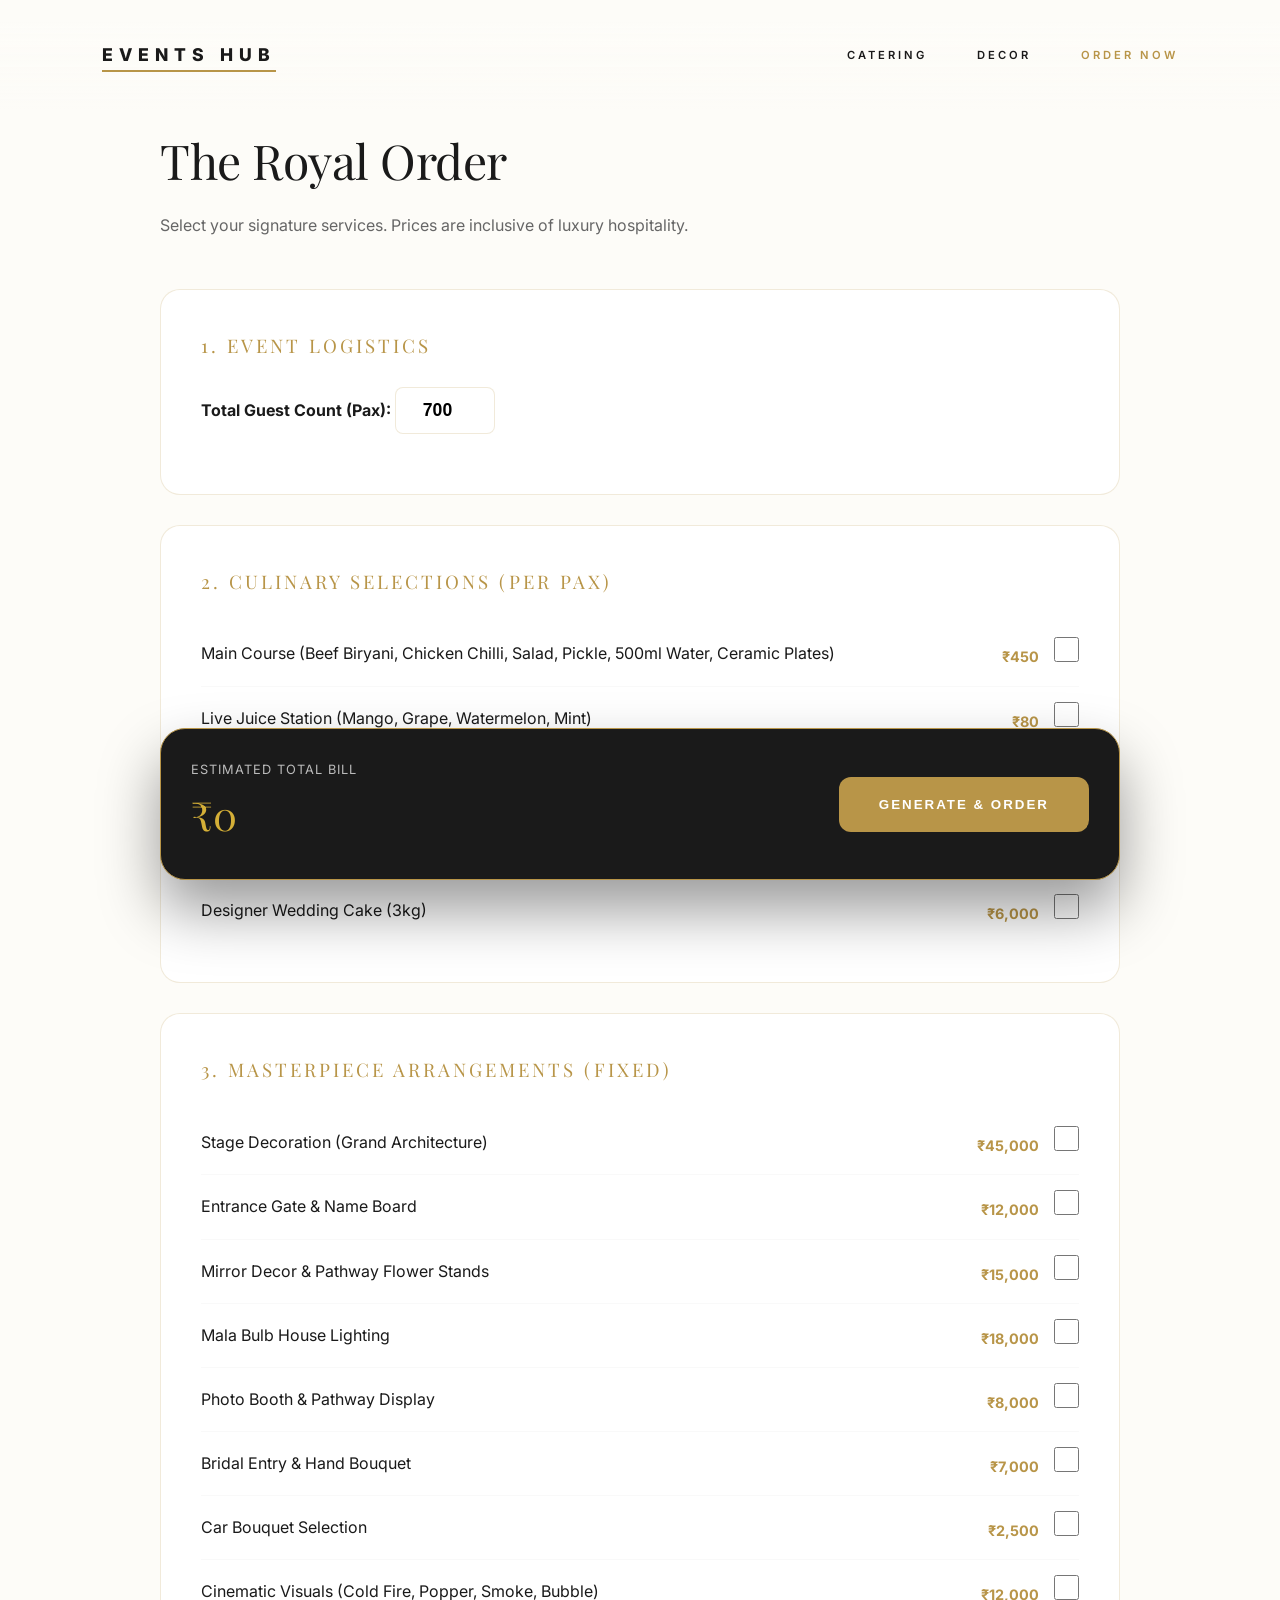
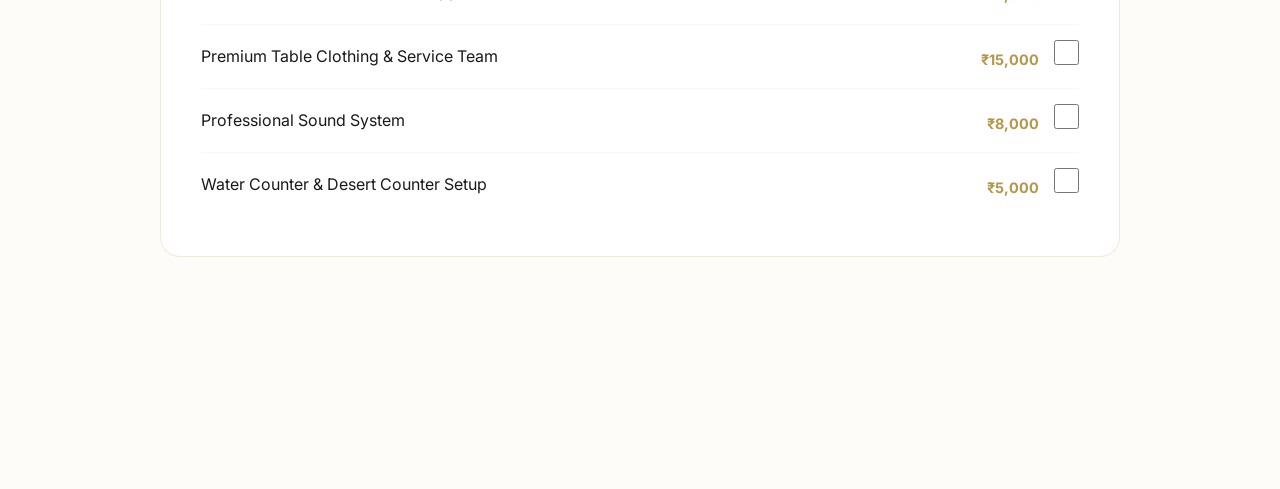
==== order.html @ b3454856 "Initial commit: Events Hub Veliyancode Royal Ivory & Gold Website" ====
<!DOCTYPE html>
<html lang="en">
<head>
    <meta charset="UTF-8">
    <meta name="viewport" content="width=device-width, initial-scale=1.0">
    <title>Grand Order | Events Hub</title>
    <link href="https://fonts.googleapis.com/css2?family=Inter:wght@400;700&family=Playfair+Display:wght@700&display=swap" rel="stylesheet">
    <link rel="stylesheet" href="assets/css/style.css">
    <style>
        .order-container {
            max-width: 1000px;
            margin: 120px auto 50px;
            padding: 0 20px;
        }
        .order-section {
            background: #fff;
            border: 1px solid var(--border-soft);
            padding: 40px;
            margin-bottom: 30px;
            border-radius: 20px;
        }
        .item-choice {
            display: flex;
            justify-content: space-between;
            align-items: center;
            padding: 15px 0;
            border-bottom: 1px solid #f9f9f9;
        }
        .item-choice:last-child { border-bottom: none; }

        .checkbox-custom {
            width: 25px;
            height: 25px;
            accent-color: var(--gold-rich);
            cursor: pointer;
        }

        .price-tag {
            color: var(--gold-rich);
            font-weight: 700;
            margin-right: 15px;
            font-size: 0.9rem;
        }

        .bill-summary {
            position: sticky;
            bottom: 20px;
            background: #1a1a1a;
            color: white;
            padding: 30px;
            border-radius: 25px;
            box-shadow: 0 30px 60px rgba(0,0,0,0.4);
            display: flex;
            justify-content: space-between;
            align-items: center;
            z-index: 1000;
            border: 1px solid var(--gold-rich);
        }

        .btn-confirm {
            background: var(--gold-rich);
            color: white;
            border: none;
            padding: 20px 40px;
            border-radius: 12px;
            font-weight: 700;
            text-transform: uppercase;
            letter-spacing: 2px;
            cursor: pointer;
            transition: var(--transition-royal);
        }

        .btn-confirm:hover {
            background: #fff;
            color: #000;
            transform: translateY(-5px);
        }

        .pax-input {
            width: 100px;
            padding: 12px;
            border: 1px solid var(--border-soft);
            border-radius: 8px;
            text-align: center;
            font-weight: 700;
            font-size: 1.1rem;
        }

        #visualBill {
            display: none;
            position: fixed;
            top: 50%;
            left: 50%;
            transform: translate(-50%, -50%);
            width: 90%;
            max-width: 500px;
            background: #fff;
            padding: 40px;
            border: 2px solid var(--gold-rich);
            z-index: 2000;
            box-shadow: 0 0 100px rgba(0,0,0,0.5);
            max-height: 80vh;
            overflow-y: auto;
        }

        .overlay {
            display: none;
            position: fixed;
            top:0; left:0; width:100%; height:100%;
            background: rgba(0,0,0,0.8);
            z-index: 1500;
        }

        @media (max-width: 768px) {
            .order-section { padding: 25px; }
            .item-choice span { font-size: 0.85rem; }
            .btn-confirm { padding: 15px 25px; font-size: 0.8rem; }
            #displayTotal { font-size: 1.8rem !important; }
        }
    </style>
</head>
<body class="page-fade">
    <div class="scroll-progress" id="progressBar"></div>

    <nav>
        <a href="index.html" class="logo">Events Hub</a>
        <div class="nav-links">
            <a href="catering/index.html">Catering</a>
            <a href="decor/index.html">Decor</a>
            <a href="order.html" style="color: var(--gold-rich);">Order Now</a>
        </div>
    </nav>

    <div class="order-container">
        <h2 class="serif reveal-left" style="font-size: 3rem; margin-bottom: 10px;">The Royal Order</h2>
        <p class="reveal-right" style="color: var(--text-muted); margin-bottom: 50px;">Select your signature services. Prices are inclusive of luxury hospitality.</p>

        <div class="order-section reveal-left">
            <h3 style="color: var(--gold-rich); margin-bottom: 25px; text-transform: uppercase; letter-spacing: 3px;">1. Event Logistics</h3>
            <div style="margin-bottom: 20px;">
                <label style="font-weight: 700;">Total Guest Count (Pax): </label>
                <input type="number" id="paxCount" class="pax-input" value="700" onchange="updateTotal()">
            </div>
        </div>

        <!-- Comprehensive Catering -->
        <div class="order-section reveal-right">
            <h3 style="color: var(--gold-rich); margin-bottom: 25px; text-transform: uppercase; letter-spacing: 3px;">2. Culinary Selections (Per Pax)</h3>

            <div class="item-choice">
                <span>Main Course (Beef Biryani, Chicken Chilli, Salad, Pickle, 500ml Water, Ceramic Plates)</span>
                <div><span class="price-tag">₹450</span><input type="checkbox" class="order-item checkbox-custom" data-name="Main Course Banquet" data-price="450" data-pax="true" onchange="updateTotal()"></div>
            </div>
            <div class="item-choice">
                <span>Live Juice Station (Mango, Grape, Watermelon, Mint)</span>
                <div><span class="price-tag">₹80</span><input type="checkbox" class="order-item checkbox-custom" data-name="Live Juices" data-price="80" data-pax="true" onchange="updateTotal()"></div>
            </div>
            <div class="item-choice">
                <span>Vegetarian Menu (Rice, Fish Curry, Fish Fry, Moru Curry, Upperi, Pappadam, Pulinchi)</span>
                <div><span class="price-tag">₹350</span><input type="checkbox" class="order-item checkbox-custom" data-name="Veg Menu (50 Pax)" data-price="350" data-pax="true" onchange="updateTotal()"></div>
            </div>
            <div class="item-choice">
                <span>Desert Station (Ice Cream & Kawa)</span>
                <div><span class="price-tag">₹60</span><input type="checkbox" class="order-item checkbox-custom" data-name="Deserts" data-price="60" data-pax="true" onchange="updateTotal()"></div>
            </div>
            <div class="item-choice">
                <span>Designer Wedding Cake (3kg)</span>
                <div><span class="price-tag">₹6,000</span><input type="checkbox" class="order-item checkbox-custom" data-name="3kg Cake" data-price="6000" data-pax="false" onchange="updateTotal()"></div>
            </div>
        </div>

        <!-- Comprehensive Arrangements -->
        <div class="order-section reveal-left">
            <h3 style="color: var(--gold-rich); margin-bottom: 25px; text-transform: uppercase; letter-spacing: 3px;">3. Masterpiece Arrangements (Fixed)</h3>

            <div class="item-choice">
                <span>Stage Decoration (Grand Architecture)</span>
                <div><span class="price-tag">₹45,000</span><input type="checkbox" class="order-item checkbox-custom" data-name="Stage Decor" data-price="45000" onchange="updateTotal()"></div>
            </div>
            <div class="item-choice">
                <span>Entrance Gate & Name Board</span>
                <div><span class="price-tag">₹12,000</span><input type="checkbox" class="order-item checkbox-custom" data-name="Entrance & Board" data-price="12000" onchange="updateTotal()"></div>
            </div>
            <div class="item-choice">
                <span>Mirror Decor & Pathway Flower Stands</span>
                <div><span class="price-tag">₹15,000</span><input type="checkbox" class="order-item checkbox-custom" data-name="Path & Mirror" data-price="15000" onchange="updateTotal()"></div>
            </div>
            <div class="item-choice">
                <span>Mala Bulb House Lighting</span>
                <div><span class="price-tag">₹18,000</span><input type="checkbox" class="order-item checkbox-custom" data-name="Mala Lighting" data-price="18000" onchange="updateTotal()"></div>
            </div>
            <div class="item-choice">
                <span>Photo Booth & Pathway Display</span>
                <div><span class="price-tag">₹8,000</span><input type="checkbox" class="order-item checkbox-custom" data-name="Photo Booth" data-price="8000" onchange="updateTotal()"></div>
            </div>
            <div class="item-choice">
                <span>Bridal Entry & Hand Bouquet</span>
                <div><span class="price-tag">₹7,000</span><input type="checkbox" class="order-item checkbox-custom" data-name="Bridal Entry" data-price="7000" onchange="updateTotal()"></div>
            </div>
            <div class="item-choice">
                <span>Car Bouquet Selection</span>
                <div><span class="price-tag">₹2,500</span><input type="checkbox" class="order-item checkbox-custom" data-name="Car Bouquet" data-price="2500" onchange="updateTotal()"></div>
            </div>
            <div class="item-choice">
                <span>Cinematic Visuals (Cold Fire, Popper, Smoke, Bubble)</span>
                <div><span class="price-tag">₹12,000</span><input type="checkbox" class="order-item checkbox-custom" data-name="Grand Effects" data-price="12000" onchange="updateTotal()"></div>
            </div>
            <div class="item-choice">
                <span>Premium Table Clothing & Service Team</span>
                <div><span class="price-tag">₹15,000</span><input type="checkbox" class="order-item checkbox-custom" data-name="Service Team" data-price="15000" onchange="updateTotal()"></div>
            </div>
            <div class="item-choice">
                <span>Professional Sound System</span>
                <div><span class="price-tag">₹8,000</span><input type="checkbox" class="order-item checkbox-custom" data-name="Sound System" data-price="8000" onchange="updateTotal()"></div>
            </div>
            <div class="item-choice">
                <span>Water Counter & Desert Counter Setup</span>
                <div><span class="price-tag">₹5,000</span><input type="checkbox" class="order-item checkbox-custom" data-name="Counter Setups" data-price="5000" onchange="updateTotal()"></div>
            </div>
        </div>

        <!-- Summary Bar -->
        <div class="bill-summary">
            <div>
                <p style="font-size: 0.8rem; opacity: 0.7; text-transform: uppercase; letter-spacing: 1px;">Estimated Total Bill</p>
                <h3 id="displayTotal" style="font-size: 2.5rem; color: var(--gold-light);">₹0</h3>
            </div>
            <button class="btn-confirm" onclick="generateVisualBill()">Generate & Order</button>
        </div>
    </div>

    <!-- Visual Bill Overlay -->
    <div class="overlay" id="overlay"></div>
    <div id="visualBill">
        <h2 class="serif" style="text-align: center; color: var(--gold-rich); border-bottom: 2px solid var(--gold-rich); padding-bottom: 15px; margin-bottom: 20px;">EVENTS HUB</h2>
        <p style="text-align: center; text-transform: uppercase; font-size: 0.7rem; letter-spacing: 2px; margin-bottom: 20px;">Official Order Summary</p>
        <div id="billContent" style="font-size: 0.9rem; line-height: 1.8; color: #333;"></div>
        <div style="margin-top: 30px; border-top: 1px dashed #ccc; padding-top: 20px;">
            <h3 id="billTotal" style="text-align: right; color: var(--gold-rich); font-size: 1.5rem;"></h3>
        </div>
        <button class="btn-confirm" style="width: 100%; margin-top: 30px;" onclick="sendFinalWhatsApp()">Confirm & Send to WhatsApp</button>
        <p style="text-align: center; margin-top: 15px; font-size: 0.7rem; color: #999; cursor: pointer;" onclick="closeBill()">← Back to Selections</p>
    </div>

    <script src="assets/js/main.js"></script>
    <script>
        let currentOrderMsg = "";

        function updateTotal() {
            let total = 0;
            const pax = document.getElementById('paxCount').value || 0;
            const items = document.querySelectorAll('.order-item');

            items.forEach(item => {
                if(item.checked) {
                    const price = parseInt(item.getAttribute('data-price'));
                    const isPax = item.getAttribute('data-pax') === 'true';
                    total += isPax ? (price * pax) : price;
                }
            });

            document.getElementById('displayTotal').innerText = "₹" + total.toLocaleString();
        }

        function generateVisualBill() {
            const pax = document.getElementById('paxCount').value;
            let total = 0;
            let htmlContent = `<p><strong>PAX COUNT:</strong> ${pax}</p><hr style="border:none; border-bottom:1px solid #eee; margin:10px 0;">`;
            let whatsappMsg = `*NEW ROYAL ORDER*\n_Events Hub Veliyancode_\n\n*PAX:* ${pax}\n--------------------------\n`;

            const items = document.querySelectorAll('.order-item');
            let hasItems = false;

            items.forEach(item => {
                if(item.checked) {
                    hasItems = true;
                    const name = item.getAttribute('data-name');
                    const price = parseInt(item.getAttribute('data-price'));
                    const isPax = item.getAttribute('data-pax') === 'true';
                    const lineTotal = isPax ? (price * pax) : price;

                    htmlContent += `<div style="display:flex; justify-content:space-between;"><span>${name}</span><span>₹${lineTotal.toLocaleString()}</span></div>`;
                    whatsappMsg += `• ${name}: ₹${lineTotal.toLocaleString()}\n`;
                    total += lineTotal;
                }
            });

            if(!hasItems) { alert('Please select at least one service'); return; }

            whatsappMsg += `--------------------------\n*TOTAL ESTIMATED: ₹${total.toLocaleString()}*\n--------------------------\n_Customer has viewed this bill._`;
            currentOrderMsg = whatsappMsg;

            document.getElementById('billContent').innerHTML = htmlContent;
            document.getElementById('billTotal').innerText = "TOTAL: ₹" + total.toLocaleString();

            document.getElementById('overlay').style.display = 'block';
            document.getElementById('visualBill').style.display = 'block';
        }

        function closeBill() {
            document.getElementById('overlay').style.display = 'none';
            document.getElementById('visualBill').style.display = 'none';
        }

        function sendFinalWhatsApp() {
            const phone = "918089774414";
            window.open(`https://wa.me/${phone}?text=${encodeURIComponent(currentOrderMsg)}`, '_blank');
        }
    </script>
</body>
</html>
---- assets/css/style.css ----
:root {
    --bg-royal: #fdfcf8; /* Soft Ivory */
    --gold-rich: #b89548; /* Deep Matte Gold */
    --gold-light: #d4af37;
    --text-dark: #1a1a1a;
    --text-muted: #666666;
    --border-soft: rgba(184, 149, 72, 0.2);
    --transition-royal: all 1.8s cubic-bezier(0.19, 1, 0.22, 1); /* Slowed for ultra-luxury */
}

* {
    margin: 0;
    padding: 0;
    box-sizing: border-box;
    cursor: none;
}

body {
    background: var(--bg-royal);
    color: var(--text-dark);
    font-family: 'Inter', sans-serif;
    overflow-x: hidden;
    line-height: 1.7;
}

h1, h2, h3, .serif {
    font-family: 'Playfair Display', serif;
    font-weight: 400;
    letter-spacing: -0.01em;
}

/* Luxury Cursor - Light Theme */
.cursor {
    width: 25px;
    height: 25px;
    border: 1px solid var(--gold-rich);
    border-radius: 50%;
    position: fixed;
    pointer-events: none;
    z-index: 9999;
    transition: transform 0.2s, background 0.3s;
}

.cursor-dot {
    width: 4px;
    height: 4px;
    background: var(--gold-rich);
    border-radius: 50%;
    position: fixed;
    pointer-events: none;
    z-index: 9999;
}

/* Navigation - Minimalist Editorial */
nav {
    position: fixed;
    top: 0;
    width: 100%;
    padding: 40px 8%;
    display: flex;
    justify-content: space-between;
    align-items: center;
    z-index: 1000;
    background: linear-gradient(to bottom, var(--bg-royal) 20%, transparent);
}

.logo {
    font-size: 1.1rem;
    font-weight: 800;
    color: var(--text-dark);
    text-transform: uppercase;
    letter-spacing: 6px;
    text-decoration: none;
    border-bottom: 2px solid var(--gold-rich);
}

.nav-links {
    display: flex;
    gap: 50px;
}

.nav-links a {
    color: var(--text-dark);
    text-decoration: none;
    text-transform: uppercase;
    font-size: 0.7rem;
    letter-spacing: 3px;
    font-weight: 600;
    position: relative;
}

.nav-links a::after {
    content: '';
    position: absolute;
    bottom: -5px;
    left: 0;
    width: 0;
    height: 1px;
    background: var(--gold-rich);
    transition: var(--transition-royal);
}

.nav-links a:hover::after {
    width: 100%;
}

/* Hero - The Royal Entry */
.hero {
    height: 100vh;
    display: flex;
    flex-direction: column;
    justify-content: center;
    padding: 0 8%;
    background-image:
        radial-gradient(circle at 90% 10%, rgba(184, 149, 72, 0.05) 0%, transparent 40%);
}

.hero p.tagline {
    font-size: 0.8rem;
    text-transform: uppercase;
    letter-spacing: 8px;
    color: var(--gold-rich);
    margin-bottom: 20px;
}

.hero h1 {
    font-size: clamp(4rem, 12vw, 8rem);
    line-height: 1;
    margin-bottom: 30px;
    color: var(--text-dark);
}

.hero .hero-footer {
    display: flex;
    justify-content: space-between;
    align-items: flex-end;
    margin-top: 50px;
}

/* Section Styling */
section {
    padding: 150px 8%;
}

.section-label {
    font-size: 0.7rem;
    text-transform: uppercase;
    letter-spacing: 5px;
    color: var(--gold-rich);
    margin-bottom: 20px;
    display: block;
}

.section-title {
    font-size: 4rem;
    margin-bottom: 60px;
}

/* Cards - Ivory Floating */
.card-royal {
    background: #ffffff;
    border: 1px solid var(--border-soft);
    padding: 60px;
    transition: var(--transition-royal);
    position: relative;
}

.card-royal:hover {
    transform: translateY(-10px);
    box-shadow: 0 30px 60px rgba(184, 149, 72, 0.1);
}

/* WhatsApp - Gold Styled */
.whatsapp-btn {
    position: fixed;
    bottom: 40px;
    right: 40px;
    background: var(--gold-rich);
    color: white;
    width: 60px;
    height: 60px;
    border-radius: 50%;
    display: flex;
    justify-content: center;
    align-items: center;
    z-index: 1001;
    box-shadow: 0 10px 30px rgba(184, 149, 72, 0.3);
    transition: var(--transition-royal);
}

.whatsapp-btn:hover {
    transform: scale(1.1) rotate(10deg);
    background: var(--text-dark);
}

/* Specific List Styling */
.royal-list {
    list-style: none;
}

.royal-list li {
    font-size: 1.1rem;
    padding: 15px 0;
    border-bottom: 1px solid var(--border-soft);
    display: flex;
    justify-content: space-between;
}

.royal-list li span {
    color: var(--gold-rich);
    font-family: 'Playfair Display', serif;
    font-style: italic;
}

/* Multi-Page Header Transitions */
.page-fade {
    animation: fadeIn 1s ease-out;
}

@keyframes fadeIn {
    from { opacity: 0; transform: translateY(20px); }
    to { opacity: 1; transform: translateY(0); }
}

/* Testimonial Section */
.testimonial-card {
    background: #fff;
    padding: 50px;
    border: 1px solid var(--border-soft);
    position: relative;
    font-style: italic;
    font-family: 'Playfair Display', serif;
    font-size: 1.2rem;
    line-height: 1.8;
}

.testimonial-author {
    margin-top: 30px;
    font-family: 'Inter', sans-serif;
    font-style: normal;
    font-weight: 700;
    text-transform: uppercase;
    letter-spacing: 3px;
    font-size: 0.8rem;
    color: var(--gold-rich);
}

/* Event Timeline */
.timeline-container {
    position: relative;
    max-width: 1000px;
    margin: 50px auto;
}

.timeline-item {
    padding: 40px;
    border-left: 2px solid var(--gold-rich);
    position: relative;
    margin-left: 50px;
}

.timeline-item::before {
    content: '';
    position: absolute;
    left: -11px;
    top: 45px;
    width: 20px;
    height: 20px;
    background: var(--bg-royal);
    border: 2px solid var(--gold-rich);
    border-radius: 50%;
}

.timeline-time {
    font-family: 'Playfair Display', serif;
    font-weight: 700;
    color: var(--gold-rich);
    font-size: 1.5rem;
    margin-bottom: 10px;
}

/* Luxury Counter */
.counter-box {
    text-align: center;
    padding: 40px;
}

.counter-number {
    font-size: 4rem;
    font-family: 'Playfair Display', serif;
    color: var(--gold-rich);
    display: block;
}

.counter-label {
    text-transform: uppercase;
    letter-spacing: 3px;
    font-size: 0.7rem;
    color: var(--text-muted);
}

/* Sliding Text Ticker */
.ticker-wrapper {
    background: var(--text-dark);
    padding: 30px 0;
    overflow: hidden;
    white-space: nowrap;
}

.ticker-content {
    display: inline-block;
    animation: ticker 40s linear infinite;
}

.ticker-content span {
    font-family: 'Playfair Display', serif;
    font-size: 2rem;
    color: var(--gold-rich);
    text-transform: uppercase;
    letter-spacing: 8px;
    padding: 0 60px;
}

@keyframes ticker {
    0% { transform: translateX(0); }
    100% { transform: translateX(-50%); }
}

/* Shimmer Effect */
.gold-shimmer {
    background: linear-gradient(90deg, var(--text-dark) 0%, var(--gold-rich) 50%, var(--text-dark) 100%);
    background-size: 200% auto;
    -webkit-background-clip: text;
    -webkit-text-fill-color: transparent;
    animation: shimmer 4s linear infinite;
}

@keyframes shimmer {
    to { background-position: 200% center; }
}

/* Page Loader */
#loader {
    position: fixed;
    top: 0;
    left: 0;
    width: 100%;
    height: 100%;
    background: var(--bg-royal);
    z-index: 10000;
    display: flex;
    justify-content: center;
    align-items: center;
    transition: opacity 1s cubic-bezier(0.19, 1, 0.22, 1);
}

.loader-text {
    font-family: 'Playfair Display', serif;
    font-size: 1.5rem;
    letter-spacing: 15px;
    color: var(--gold-rich);
    text-transform: uppercase;
    animation: pulse 2s infinite;
}

@keyframes pulse {
    0%, 100% { opacity: 0.3; }
    50% { opacity: 1; }
}

/* Interactive Moodboard / Bento for Features */
.moodboard-grid {
    display: grid;
    grid-template-columns: repeat(4, 1fr);
    grid-template-rows: repeat(2, 300px);
    gap: 20px;
}

.moodboard-item {
    position: relative;
    overflow: hidden;
    background: #fff;
    border: 1px solid var(--border-soft);
    display: flex;
    flex-direction: column;
    justify-content: flex-end;
    padding: 30px;
    transition: var(--transition-royal);
}

.moodboard-item:hover {
    transform: scale(0.98);
}

.moodboard-item img {
    position: absolute;
    top: 0;
    left: 0;
    width: 100%;
    height: 100%;
    object-fit: cover;
    opacity: 0.1;
    transition: var(--transition-royal);
    z-index: 0;
}

.moodboard-item:hover img {
    opacity: 0.3;
    transform: scale(1.1);
}

.moodboard-content {
    position: relative;
    z-index: 1;
}

.item-span-2 { grid-column: span 2; }
.item-row-2 { grid-row: span 2; }

/* Premium Comparison Table */
.comparison-container {
    display: grid;
    grid-template-columns: 1fr 1fr;
    gap: 1px;
    background: var(--border-soft);
    border: 1px solid var(--border-soft);
}

.comparison-cell {
    background: #fff;
    padding: 40px;
    text-align: center;
}

.comparison-header {
    background: #faf9f6;
    font-weight: 700;
    text-transform: uppercase;
    letter-spacing: 2px;
    font-size: 0.8rem;
    color: var(--gold-rich);
}

/* Luxury Glow Hover */
.list-premium-item {
    padding: 15px 20px;
    transition: var(--transition-royal);
    border-radius: 10px;
}

.list-premium-item:hover {
    background: #fff;
    box-shadow: 0 10px 30px rgba(184, 149, 72, 0.1);
    transform: translateX(10px);
}

/* Scroll Progress Bar */
.scroll-progress {
    position: fixed;
    top: 0;
    left: 0;
    height: 3px;
    background: var(--gold-rich);
    z-index: 10001;
    width: 0%;
}

/* Directional Reveals */
.reveal-left {
    opacity: 0;
    transform: translateX(-100px);
    transition: var(--transition-royal);
}

.reveal-right {
    opacity: 0;
    transform: translateX(100px);
    transition: var(--transition-royal);
}

.reveal-left.active, .reveal-right.active {
    opacity: 1;
    transform: translateX(0);
}

.reveal-center {
    opacity: 0;
    transform: scale(0.9);
    transition: var(--transition-royal);
}

.reveal-center.active {
    opacity: 1;
    transform: scale(1);
}

/* Universal Mobile Optimization */
@media (max-width: 1024px) {
    section { padding: 100px 5%; }
    .nav-links { gap: 20px; }
    .section-title { font-size: 3rem; }
    .moodboard-grid { grid-template-columns: repeat(2, 1fr); grid-template-rows: auto; }
}

@media (max-width: 768px) {
    cursor, .cursor, .cursor-dot { display: none !important; }
    * { cursor: auto !important; }

    nav {
        padding: 20px 5%;
        background: rgba(253, 252, 248, 0.95);
        border-bottom: 1px solid var(--border-soft);
    }

    .nav-links {
        display: none;
    }

    .hero { height: auto; padding: 150px 5% 100px; text-align: center; }
    .hero h1 { font-size: 2.8rem; }
    .hero .hero-footer { flex-direction: column; align-items: center; text-align: center; gap: 30px; }

    .section-title { font-size: 2.2rem; margin-bottom: 40px; }

    /* Grid Adjustments */
    div[style*="grid-template-columns: 1fr 1fr"],
    div[style*="grid-template-columns: repeat(3, 1fr)"],
    div[style*="grid-template-columns: repeat(4, 1fr)"],
    div[style*="grid-template-columns: 2fr 1.2fr"],
    div[style*="grid-template-columns: repeat(2, 1fr)"] {
        grid-template-columns: 1fr !important;
        gap: 20px !important;
    }

    .card-royal { padding: 30px; }
    .order-container { margin-top: 100px; }
    .bill-summary {
        flex-direction: column;
        gap: 20px;
        text-align: center;
        border-radius: 0;
        width: 100%;
        left: 0;
        bottom: 0;
        position: fixed;
        padding: 20px;
    }

    .timeline-item { margin-left: 20px; padding: 20px; }

    /* Reveal Adjustments for Mobile */
    .reveal-left, .reveal-right {
        transform: translateY(30px) !important;
        translateX: 0 !important;
    }
    .moodboard-grid { grid-template-columns: 1fr !important; }
    .item-span-2 { grid-column: span 1 !important; }
    .ticker-content span { font-size: 1.2rem; padding: 0 30px; }
}
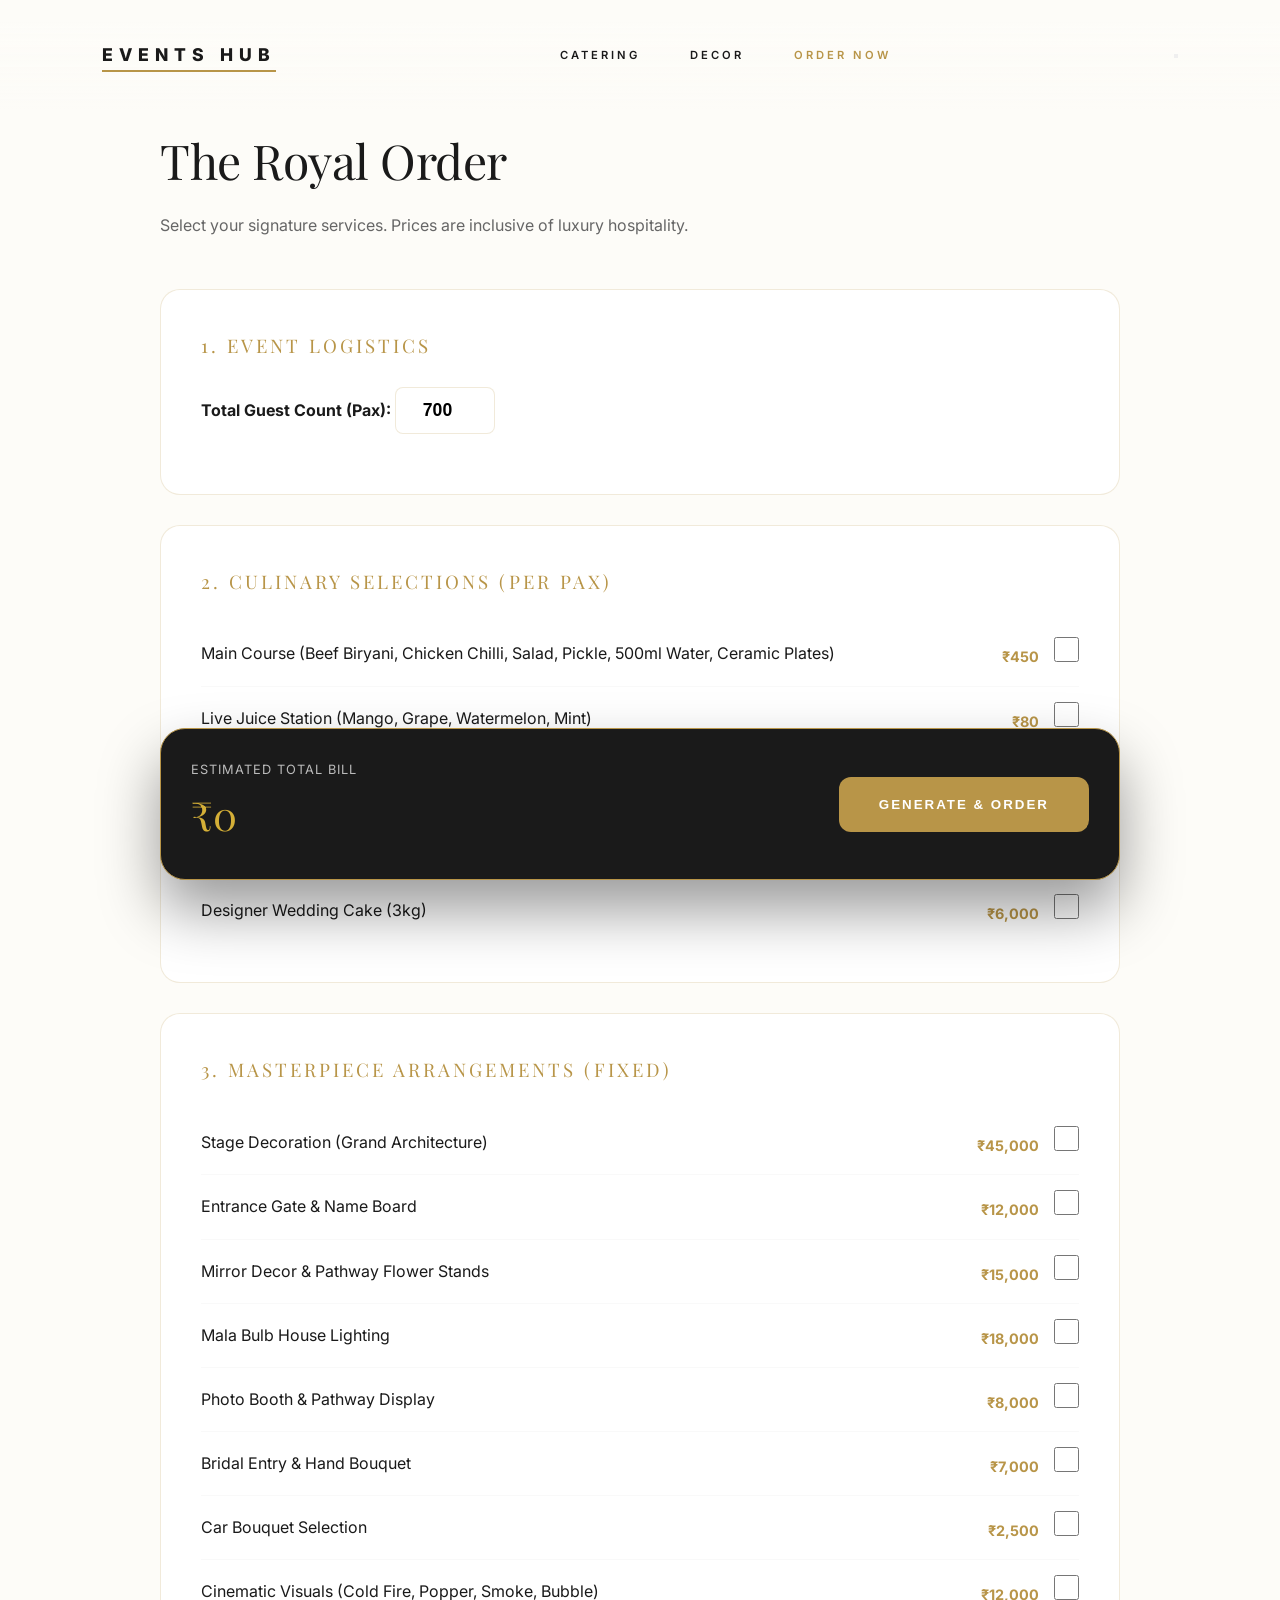
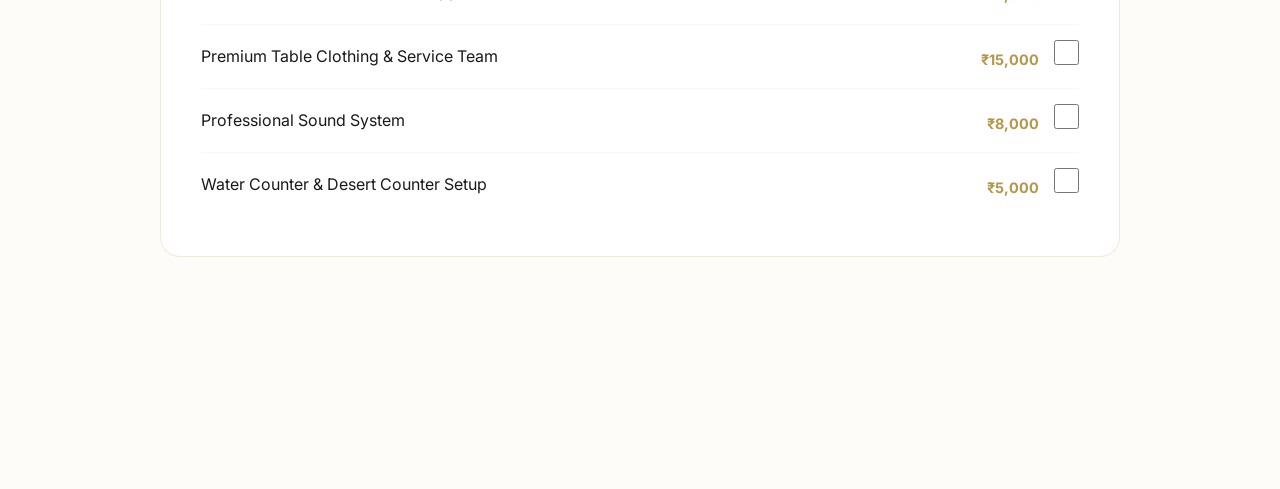
==== commit 1e258f16: "CRITICAL: Restored mobile structural integrity and ensured maximum visibility" ====
--- a/order.html
+++ b/order.html
@@ -112,10 +112,32 @@
         }
 
         @media (max-width: 768px) {
-            .order-section { padding: 25px; }
-            .item-choice span { font-size: 0.85rem; }
-            .btn-confirm { padding: 15px 25px; font-size: 0.8rem; }
+            .order-container { margin: 100px auto 30px; padding: 0 15px; }
+            .order-section { padding: 22px; }
+            .item-choice {
+                flex-direction: column;
+                align-items: flex-start;
+                gap: 10px;
+            }
+            .item-choice > div {
+                width: 100%;
+                display: flex;
+                justify-content: space-between;
+                align-items: center;
+            }
+            .item-choice span { font-size: 0.9rem; line-height: 1.5; }
+            .btn-confirm { padding: 15px 20px; font-size: 0.8rem; }
+            .bill-summary {
+                flex-direction: column;
+                align-items: flex-start;
+                gap: 15px;
+                padding: 20px;
+                position: static;
+                margin-top: 20px;
+            }
+            .pax-input { width: 100%; }
             #displayTotal { font-size: 1.8rem !important; }
+            #visualBill { width: 95%; padding: 25px; }
         }
     </style>
 </head>
--- a/assets/css/style.css
+++ b/assets/css/style.css
@@ -494,66 +494,110 @@
     transform: scale(1);
 }
 
-/* Universal Mobile Optimization */
-@media (max-width: 1024px) {
-    section { padding: 100px 5%; }
-    .nav-links { gap: 20px; }
-    .section-title { font-size: 3rem; }
-    .moodboard-grid { grid-template-columns: repeat(2, 1fr); grid-template-rows: auto; }
-}
-
+/* Mobile Clarity & Structural Optimization */
 @media (max-width: 768px) {
     cursor, .cursor, .cursor-dot { display: none !important; }
     * { cursor: auto !important; }
 
     nav {
-        padding: 20px 5%;
-        background: rgba(253, 252, 248, 0.95);
+        padding: 15px 5%;
+        background: rgba(253, 252, 248, 0.98);
         border-bottom: 1px solid var(--border-soft);
-    }
-
-    .nav-links {
-        display: none;
-    }
-
-    .hero { height: auto; padding: 150px 5% 100px; text-align: center; }
-    .hero h1 { font-size: 2.8rem; }
-    .hero .hero-footer { flex-direction: column; align-items: center; text-align: center; gap: 30px; }
-
-    .section-title { font-size: 2.2rem; margin-bottom: 40px; }
-
-    /* Grid Adjustments */
-    div[style*="grid-template-columns: 1fr 1fr"],
-    div[style*="grid-template-columns: repeat(3, 1fr)"],
-    div[style*="grid-template-columns: repeat(4, 1fr)"],
-    div[style*="grid-template-columns: 2fr 1.2fr"],
-    div[style*="grid-template-columns: repeat(2, 1fr)"] {
+        height: auto;
+    }
+
+    .nav-links { display: none; }
+    .logo { font-size: 1.2rem !important; letter-spacing: 2px; }
+
+    .hero {
+        height: auto;
+        min-height: 100vh;
+        padding: 150px 5% 80px;
+        text-align: center;
+        display: flex;
+        flex-direction: column;
+        justify-content: center;
+    }
+
+    /* CLEAR TYPOGRAPHY */
+    h1, .hero h1 { font-size: 3.2rem !important; line-height: 1.1 !important; margin-bottom: 30px !important; }
+    h2, .section-title { font-size: 2.5rem !important; line-height: 1.2 !important; margin-bottom: 40px !important; text-align: center !important; }
+    h3 { font-size: 1.8rem !important; margin-bottom: 20px !important; }
+    p, .hero p, .card-royal p, .moodboard-content p { font-size: 1.2rem !important; line-height: 1.6 !important; }
+
+    section { padding: 80px 5% !important; }
+
+    /* GRID RECOVERY - Clear 1-column visibility */
+    .grid-luxury,
+    .editorial-grid,
+    .catering-grid,
+    .moodboard-grid,
+    .services-grid,
+    div[style*="display: grid"] {
         grid-template-columns: 1fr !important;
-        gap: 20px !important;
-    }
-
-    .card-royal { padding: 30px; }
-    .order-container { margin-top: 100px; }
+        grid-template-areas: none !important;
+        gap: 30px !important;
+    }
+
+    .item-span-2, .item-row-2, .large, .wide {
+        grid-column: span 1 !important;
+        grid-row: span 1 !important;
+    }
+
+    .card-royal { padding: 35px !important; margin-bottom: 20px; }
+
+    .hero .hero-footer {
+        flex-direction: column !important;
+        align-items: center !important;
+        text-align: center !important;
+        gap: 40px !important;
+        margin-top: 50px;
+    }
+    .hero .hero-footer div { text-align: center !important; }
+
+    .royal-list li, .item-choice {
+        font-size: 1.1rem !important;
+        padding: 20px 0 !important;
+        flex-direction: row !important; /* Keep price/check horizontal */
+        justify-content: space-between !important;
+        align-items: center !important;
+    }
+
+    .btn-royal, .btn-luxury, .btn-confirm {
+        width: 100% !important;
+        padding: 22px !important;
+        font-size: 1.1rem !important;
+        display: block !important;
+        text-align: center;
+    }
+
+    .counter-box { padding: 30px 0 !important; border-bottom: 1px solid var(--border-soft); }
+    .counter-number { font-size: 3.5rem !important; }
+
+    .timeline-item { margin-left: 15px !important; padding: 30px 20px !important; }
+
+    /* Animation Adjustment - Vertical only for clarity */
+    .reveal-left, .reveal-right {
+        opacity: 1 !important;
+        transform: translateY(20px) !important;
+        transition: all 1s ease-out !important;
+    }
+    .reveal-left.active, .reveal-right.active {
+        transform: translateY(0) !important;
+    }
+
+    .ticker-content span { font-size: 1.4rem !important; padding: 0 30px; }
+
+    /* Fixed Bill Summary Visibility */
     .bill-summary {
-        flex-direction: column;
-        gap: 20px;
-        text-align: center;
-        border-radius: 0;
-        width: 100%;
-        left: 0;
-        bottom: 0;
-        position: fixed;
-        padding: 20px;
-    }
-
-    .timeline-item { margin-left: 20px; padding: 20px; }
-
-    /* Reveal Adjustments for Mobile */
-    .reveal-left, .reveal-right {
-        transform: translateY(30px) !important;
-        translateX: 0 !important;
-    }
-    .moodboard-grid { grid-template-columns: 1fr !important; }
-    .item-span-2 { grid-column: span 1 !important; }
-    .ticker-content span { font-size: 1.2rem; padding: 0 30px; }
-}
+        position: fixed !important;
+        bottom: 0 !important;
+        left: 0 !important;
+        width: 100% !important;
+        border-radius: 0 !important;
+        padding: 20px !important;
+        flex-direction: column !important;
+        gap: 15px !important;
+        background: #000 !important;
+    }
+}
